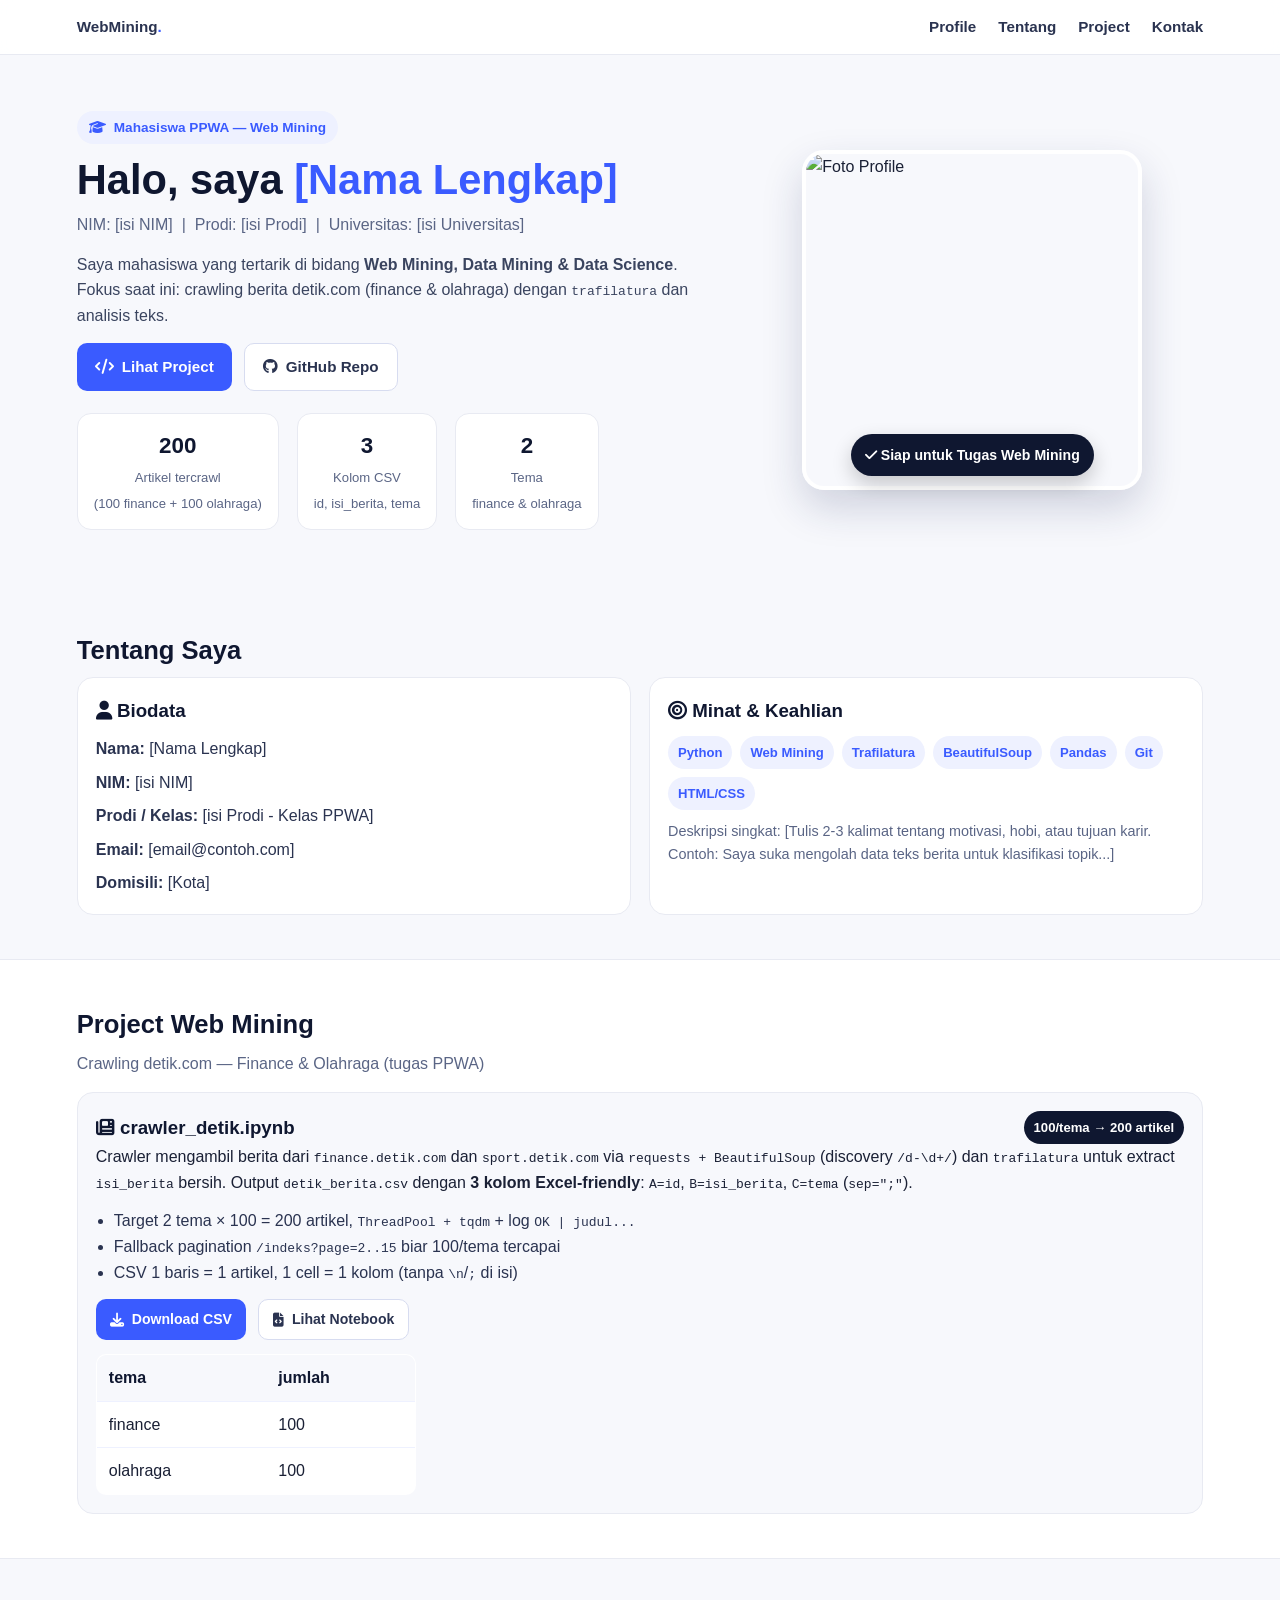
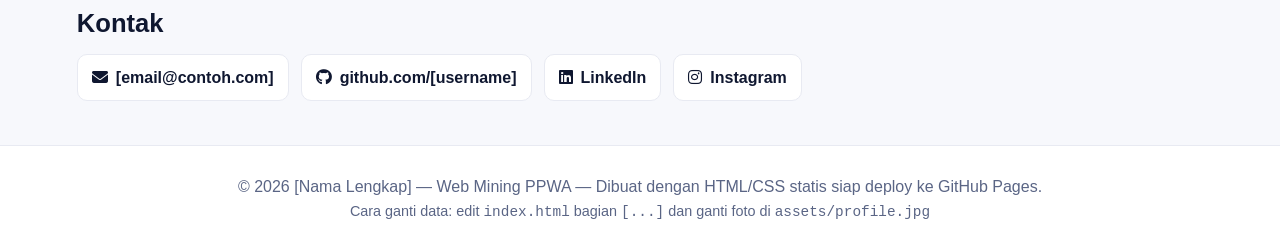
==== index.html @ bac4b9d6 "fix: Pages 404 - move to root" ====
<!DOCTYPE html>
<html lang="id">
<head>
<meta charset="UTF-8">
<meta name="viewport" content="width=device-width, initial-scale=1.0">
<title>Profile | Web Mining - PPWA</title>
<link rel="stylesheet" href="style.css">
<link href="https://cdnjs.cloudflare.com/ajax/libs/font-awesome/6.5.0/css/all.min.css" rel="stylesheet">
</head>
<body>
<nav class="nav">
  <a class="logo" href="#">WebMining<span>.</span></a>
  <ul>
    <li><a href="#profile">Profile</a></li>
    <li><a href="#about">Tentang</a></li>
    <li><a href="#project">Project</a></li>
    <li><a href="#contact">Kontak</a></li>
  </ul>
</nav>

<section class="hero" id="profile">
  <div class="hero-text">
    <p class="badge"><i class="fa-solid fa-graduation-cap"></i> Mahasiswa PPWA — Web Mining</p>
    <h1>Halo, saya <span>[Nama Lengkap]</span></h1>
    <p class="nim">NIM: [isi NIM] &nbsp;|&nbsp; Prodi: [isi Prodi] &nbsp;|&nbsp; Universitas: [isi Universitas]</p>
    <p class="desc">Saya mahasiswa yang tertarik di bidang <b>Web Mining, Data Mining & Data Science</b>. Fokus saat ini: crawling berita detik.com (finance & olahraga) dengan <code>trafilatura</code> dan analisis teks.</p>
    <div class="btns">
      <a href="#project" class="btn primary"><i class="fa-solid fa-code"></i> Lihat Project</a>
      <a href="https://github.com/[username]/web-mining-ppwa" target="_blank" class="btn ghost"><i class="fa-brands fa-github"></i> GitHub Repo</a>
    </div>
    <div class="stats">
      <div><b>200</b><span>Artikel tercrawl<br>(100 finance + 100 olahraga)</span></div>
      <div><b>3</b><span>Kolom CSV<br>id, isi_berita, tema</span></div>
      <div><b>2</b><span>Tema<br>finance & olahraga</span></div>
    </div>
  </div>
  <div class="hero-img">
    <!-- Ganti src dengan foto kamu: taruh file di assets/profile.jpg -->
    <img src="https://via.placeholder.com/340x340?text=Foto+Profile" alt="Foto Profile">
    <div class="card-mini"><i class="fa-solid fa-check"></i> Siap untuk Tugas Web Mining</div>
  </div>
</section>

<section class="section" id="about">
  <h2>Tentang Saya</h2>
  <div class="grid2">
    <div class="card">
      <h3><i class="fa-solid fa-user"></i> Biodata</h3>
      <ul class="list">
        <li><b>Nama:</b> [Nama Lengkap]</li>
        <li><b>NIM:</b> [isi NIM]</li>
        <li><b>Prodi / Kelas:</b> [isi Prodi - Kelas PPWA]</li>
        <li><b>Email:</b> [email@contoh.com]</li>
        <li><b>Domisili:</b> [Kota]</li>
      </ul>
    </div>
    <div class="card">
      <h3><i class="fa-solid fa-bullseye"></i> Minat & Keahlian</h3>
      <div class="tags">
        <span>Python</span><span>Web Mining</span><span>Trafilatura</span><span>BeautifulSoup</span><span>Pandas</span><span>Git</span><span>HTML/CSS</span>
      </div>
      <p class="small">Deskripsi singkat: [Tulis 2-3 kalimat tentang motivasi, hobi, atau tujuan karir. Contoh: Saya suka mengolah data teks berita untuk klasifikasi topik...]</p>
    </div>
  </div>
</section>

<section class="section alt" id="project">
  <h2>Project Web Mining</h2>
  <p class="sub">Crawling detik.com — Finance & Olahraga (tugas PPWA)</p>
  <div class="project-card">
    <div class="project-head">
      <h3><i class="fa-solid fa-newspaper"></i> crawler_detik.ipynb</h3>
      <span class="pill">100/tema → 200 artikel</span>
    </div>
    <p>Crawler mengambil berita dari <code>finance.detik.com</code> dan <code>sport.detik.com</code> via <code>requests + BeautifulSoup</code> (discovery <code>/d-\d+/</code>) dan <code>trafilatura</code> untuk extract <code>isi_berita</code> bersih. Output <code>detik_berita.csv</code> dengan <b>3 kolom Excel-friendly</b>: <code>A=id</code>, <code>B=isi_berita</code>, <code>C=tema</code> (<code>sep=";"</code>).</p>
    <ul class="check">
      <li>Target 2 tema × 100 = 200 artikel, <code>ThreadPool + tqdm</code> + log <code>OK | judul...</code></li>
      <li>Fallback pagination <code>/indeks?page=2..15</code> biar 100/tema tercapai</li>
      <li>CSV 1 baris = 1 artikel, 1 cell = 1 kolom (tanpa <code>\n</code>/<code>;</code> di isi)</li>
    </ul>
    <div class="btns">
      <a href="../detik_berita.csv" class="btn primary small"><i class="fa-solid fa-download"></i> Download CSV</a>
      <a href="../crawler_detik.ipynb" class="btn ghost small"><i class="fa-solid fa-file-code"></i> Lihat Notebook</a>
    </div>
    <div class="table-wrap">
      <table>
        <thead><tr><th>tema</th><th>jumlah</th></tr></thead>
        <tbody><tr><td>finance</td><td>100</td></tr><tr><td>olahraga</td><td>100</td></tr></tbody>
      </table>
    </div>
  </div>
</section>

<section class="section" id="contact">
  <h2>Kontak</h2>
  <div class="contact-grid">
    <a href="mailto:[email@contoh.com]"><i class="fa-solid fa-envelope"></i> [email@contoh.com]</a>
    <a href="https://github.com/[username]" target="_blank"><i class="fa-brands fa-github"></i> github.com/[username]</a>
    <a href="https://linkedin.com/in/[username]" target="_blank"><i class="fa-brands fa-linkedin"></i> LinkedIn</a>
    <a href="https://instagram.com/[username]" target="_blank"><i class="fa-brands fa-instagram"></i> Instagram</a>
  </div>
</section>

<footer>
  <p>© 2026 [Nama Lengkap] — Web Mining PPWA — Dibuat dengan HTML/CSS statis siap deploy ke GitHub Pages.</p>
  <p class="small">Cara ganti data: edit <code>index.html</code> bagian <code>[...]</code> dan ganti foto di <code>assets/profile.jpg</code></p>
</footer>
</body>
</html>
---- style.css ----
*{margin:0;padding:0;box-sizing:border-box}body{font-family:'Segoe UI',Inter,Arial,sans-serif;color:#1a2035;background:#f7f8fc;line-height:1.6}
.nav{position:sticky;top:0;z-index:10;display:flex;justify-content:space-between;align-items:center;padding:14px 6%;background:rgba(255,255,255,.9);backdrop-filter:blur(8px);border-bottom:1px solid #e8eaf2}
.logo{font-weight:800;font-size:1.25rem;color:#1a2035;text-decoration:none}.logo span{color:#3a5bff}
.nav ul{list-style:none;display:flex;gap:22px}.nav a{color:#2a3350;text-decoration:none;font-weight:600;font-size:.95rem}.nav a:hover{color:#3a5bff}
.hero{display:grid;grid-template-columns:1.15fr .85fr;gap:40px;align-items:center;padding:56px 6%}
.badge{display:inline-flex;gap:8px;align-items:center;background:#eef1ff;color:#3a5bff;padding:6px 12px;border-radius:999px;font-weight:700;font-size:.85rem;margin-bottom:12px}
.hero h1{font-size:2.6rem;line-height:1.15;color:#0f1730}.hero h1 span{color:#3a5bff}
.nim{color:#5a6585;margin:8px 0}.desc{color:#3a445f;margin:14px 0;max-width:640px}
.btns{display:flex;gap:12px;flex-wrap:wrap;margin-top:14px}
.btn{padding:11px 18px;border-radius:10px;font-weight:700;text-decoration:none;display:inline-flex;gap:8px;align-items:center;font-size:.95rem}
.btn.primary{background:#3a5bff;color:#fff}.btn.primary:hover{background:#2e49cf}
.btn.ghost{border:1.5px solid #d7dcf0;color:#2a3350;background:#fff}.btn.small{padding:8px 14px;font-size:.88rem}
.stats{display:flex;gap:18px;margin-top:22px}
.stats div{background:#fff;border:1px solid #e8eaf2;border-radius:14px;padding:14px 16px;min-width:120px;text-align:center}
.stats b{font-size:1.4rem;color:#0f1730;display:block}.stats span{font-size:.82rem;color:#5a6585}
.hero-img{position:relative;display:grid;place-items:center}
.hero-img img{width:340px;height:340px;object-fit:cover;border-radius:22px;border:4px solid #fff;box-shadow:0 18px 40px rgba(30,40,90,.18)}
.card-mini{position:absolute;bottom:14px;background:#0f1730;color:#fff;padding:10px 14px;border-radius:999px;font-weight:700;font-size:.88rem;box-shadow:0 8px 20px rgba(0,0,0,.2)}
.section{padding:44px 6%}
.section.alt{background:#fff;border-top:1px solid #e8eaf2;border-bottom:1px solid #e8eaf2}
.section h2{font-size:1.6rem;color:#0f1730;margin-bottom:6px}.sub{color:#5a6585;margin-bottom:16px}
.grid2{display:grid;grid-template-columns:1fr 1fr;gap:18px}
.card{background:#fff;border:1px solid #e8eaf2;border-radius:16px;padding:18px}
.card h3{color:#0f1730;margin-bottom:10px}
.list{list-style:none;display:grid;gap:8px;color:#2a3350}.tags{display:flex;flex-wrap:wrap;gap:8px;margin-bottom:10px}
.tags span{background:#eef1ff;color:#3a5bff;padding:6px 10px;border-radius:999px;font-weight:700;font-size:.82rem}
.small{color:#5a6585;font-size:.9rem}
.project-card{background:#f7f8fc;border:1px solid #e8eaf2;border-radius:16px;padding:18px}
.project-head{display:flex;justify-content:space-between;align-items:center;gap:12px;flex-wrap:wrap}
.project-head h3{color:#0f1730}
.pill{background:#0f1730;color:#fff;padding:6px 10px;border-radius:999px;font-size:.82rem;font-weight:700}
.check{margin:12px 0 12px 18px;color:#2a3350}
.table-wrap{margin-top:14px;overflow:auto}
table{width:100%;max-width:320px;border-collapse:collapse;background:#fff;border:1px solid #e8eaf2;border-radius:10px;overflow:hidden}
th,td{padding:10px 12px;text-align:left;border-bottom:1px solid #eef1ff}th{background:#f7f8fc;color:#0f1730}
.contact-grid{display:flex;flex-wrap:wrap;gap:12px;margin-top:10px}
.contact-grid a{display:inline-flex;gap:8px;align-items:center;background:#fff;border:1px solid #e8eaf2;padding:10px 14px;border-radius:10px;text-decoration:none;color:#0f1730;font-weight:700}
.contact-grid a:hover{border-color:#3a5bff;color:#3a5bff}
footer{text-align:center;padding:28px 6%;color:#5a6585;border-top:1px solid #e8eaf2;background:#fff}
@media(max-width:900px){.hero{grid-template-columns:1fr}.hero-img img{width:280px;height:280px}.grid2{grid-template-columns:1fr}.stats{flex-wrap:wrap}}
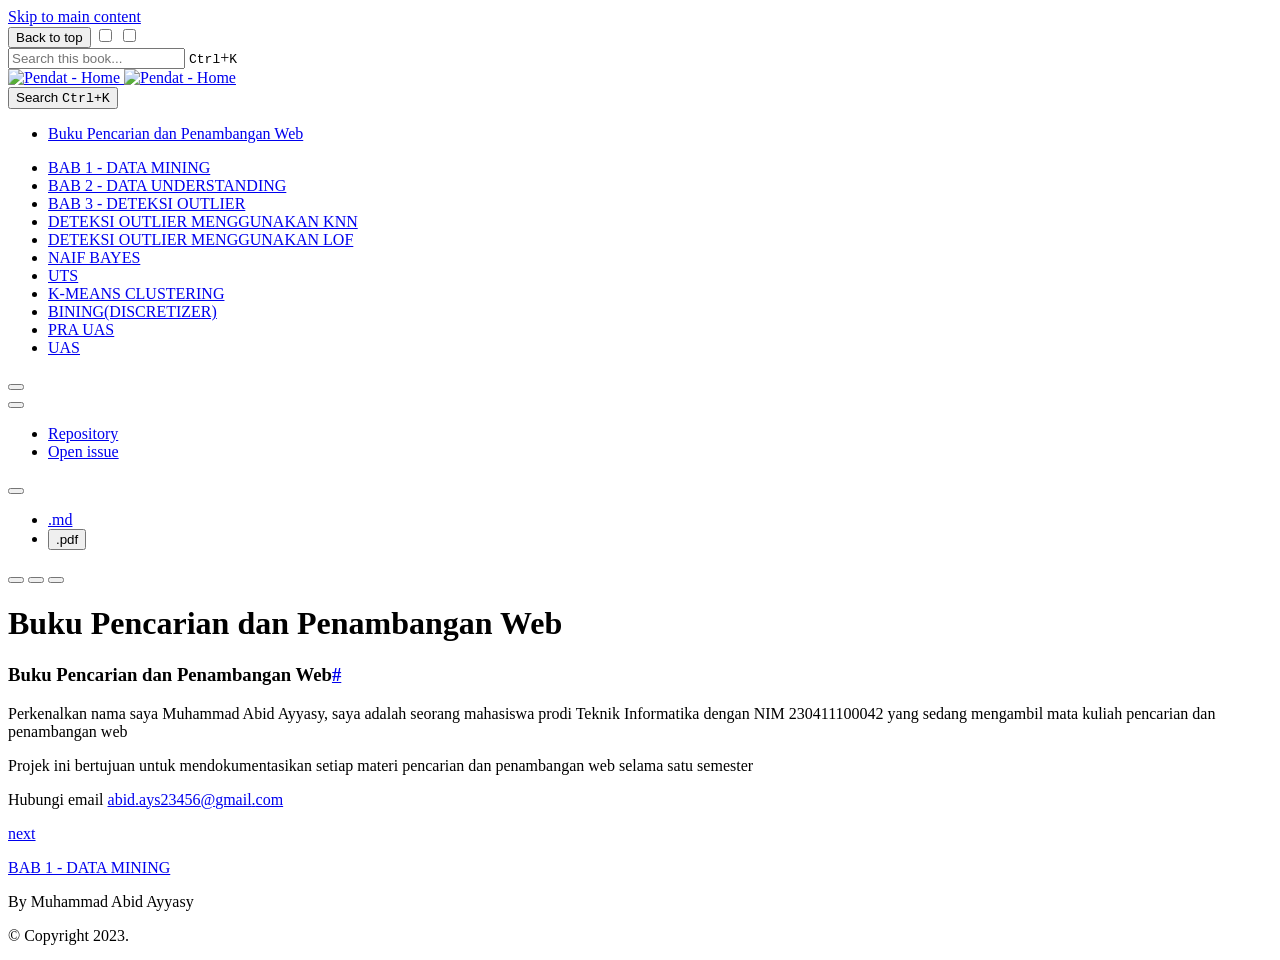
==== commit b4010685: "ubah template lg" ====
--- a/index.html
+++ b/index.html
@@ -1,109 +1,523 @@
+
 <!DOCTYPE html>
-<html lang="id">
-<head>
-<meta charset="UTF-8">
-<meta name="viewport" content="width=device-width, initial-scale=1.0">
-<title>Profile | Web Mining - PPWA</title>
-<link rel="stylesheet" href="style.css">
-<link href="https://cdnjs.cloudflare.com/ajax/libs/font-awesome/6.5.0/css/all.min.css" rel="stylesheet">
-</head>
-<body>
-<nav class="nav">
-  <a class="logo" href="#">WebMining<span>.</span></a>
-  <ul>
-    <li><a href="#profile">Profile</a></li>
-    <li><a href="#about">Tentang</a></li>
-    <li><a href="#project">Project</a></li>
-    <li><a href="#contact">Kontak</a></li>
+
+
+<html lang="en" data-content_root="./" >
+
+  <head>
+    <meta charset="utf-8" />
+    <meta name="viewport" content="width=device-width, initial-scale=1.0" /><meta name="viewport" content="width=device-width, initial-scale=1" />
+
+    <title>Buku Pencarian dan Penambangan Web &#8212; Pendat</title>
+  
+  
+  
+  <script data-cfasync="false">
+    document.documentElement.dataset.mode = localStorage.getItem("mode") || "";
+    document.documentElement.dataset.theme = localStorage.getItem("theme") || "";
+  </script>
+  
+  <!-- Loaded before other Sphinx assets -->
+  <link href="https://abidayyasy.github.io/pendat/_static/styles/theme.css?digest=dfe6caa3a7d634c4db9b" rel="stylesheet" />
+<link href="https://abidayyasy.github.io/pendat/_static/styles/bootstrap.css?digest=dfe6caa3a7d634c4db9b" rel="stylesheet" />
+<link href="https://abidayyasy.github.io/pendat/_static/styles/pydata-sphinx-theme.css?digest=dfe6caa3a7d634c4db9b" rel="stylesheet" />
+
+  
+  <link href="https://abidayyasy.github.io/pendat/_static/vendor/fontawesome/6.5.2/css/all.min.css?digest=dfe6caa3a7d634c4db9b" rel="stylesheet" />
+  <link rel="preload" as="font" type="font/woff2" crossorigin href="https://abidayyasy.github.io/pendat/_static/vendor/fontawesome/6.5.2/webfonts/fa-solid-900.woff2" />
+<link rel="preload" as="font" type="font/woff2" crossorigin href="https://abidayyasy.github.io/pendat/_static/vendor/fontawesome/6.5.2/webfonts/fa-brands-400.woff2" />
+<link rel="preload" as="font" type="font/woff2" crossorigin href="https://abidayyasy.github.io/pendat/_static/vendor/fontawesome/6.5.2/webfonts/fa-regular-400.woff2" />
+
+    <link rel="stylesheet" type="text/css" href="https://abidayyasy.github.io/pendat/_static/pygments.css?v=03e43079" />
+    <link rel="stylesheet" type="text/css" href="https://abidayyasy.github.io/pendat/_static/styles/sphinx-book-theme.css?v=eba8b062" />
+    <link rel="stylesheet" type="text/css" href="https://abidayyasy.github.io/pendat/_static/togglebutton.css?v=13237357" />
+    <link rel="stylesheet" type="text/css" href="https://abidayyasy.github.io/pendat/_static/copybutton.css?v=76b2166b" />
+    <link rel="stylesheet" type="text/css" href="https://abidayyasy.github.io/pendat/_static/mystnb.4510f1fc1dee50b3e5859aac5469c37c29e427902b24a333a5f9fcb2f0b3ac41.css?v=be8a1c11" />
+    <link rel="stylesheet" type="text/css" href="https://abidayyasy.github.io/pendat/_static/sphinx-thebe.css?v=4fa983c6" />
+    <link rel="stylesheet" type="text/css" href="https://abidayyasy.github.io/pendat/_static/sphinx-design.min.css?v=95c83b7e" />
+  
+  <!-- Pre-loaded scripts that we'll load fully later -->
+  <link rel="preload" as="script" href="https://abidayyasy.github.io/pendat/_static/scripts/bootstrap.js?digest=dfe6caa3a7d634c4db9b" />
+<link rel="preload" as="script" href="https://abidayyasy.github.io/pendat/_static/scripts/pydata-sphinx-theme.js?digest=dfe6caa3a7d634c4db9b" />
+  <script src="https://abidayyasy.github.io/pendat/_static/vendor/fontawesome/6.5.2/js/all.min.js?digest=dfe6caa3a7d634c4db9b"></script>
+
+    <script src="https://abidayyasy.github.io/pendat/_static/documentation_options.js?v=9eb32ce0"></script>
+    <script src="https://abidayyasy.github.io/pendat/_static/doctools.js?v=9a2dae69"></script>
+    <script src="https://abidayyasy.github.io/pendat/_static/sphinx_highlight.js?v=dc90522c"></script>
+    <script src="https://abidayyasy.github.io/pendat/_static/clipboard.min.js?v=a7894cd8"></script>
+    <script src="https://abidayyasy.github.io/pendat/_static/copybutton.js?v=f281be69"></script>
+    <script src="https://abidayyasy.github.io/pendat/_static/scripts/sphinx-book-theme.js?v=887ef09a"></script>
+    <script>let toggleHintShow = 'Click to show';</script>
+    <script>let toggleHintHide = 'Click to hide';</script>
+    <script>let toggleOpenOnPrint = 'true';</script>
+    <script src="https://abidayyasy.github.io/pendat/_static/togglebutton.js?v=4a39c7ea"></script>
+    <script>var togglebuttonSelector = '.toggle, .admonition.dropdown';</script>
+    <script src="https://abidayyasy.github.io/pendat/_static/design-tabs.js?v=f930bc37"></script>
+    <script>const THEBE_JS_URL = "https://unpkg.com/thebe@0.8.2/lib/index.js"; const thebe_selector = ".thebe,.cell"; const thebe_selector_input = "pre"; const thebe_selector_output = ".output, .cell_output"</script>
+    <script async="async" src="https://abidayyasy.github.io/pendat/_static/sphinx-thebe.js?v=c100c467"></script>
+    <script>var togglebuttonSelector = '.toggle, .admonition.dropdown';</script>
+    <script>const THEBE_JS_URL = "https://unpkg.com/thebe@0.8.2/lib/index.js"; const thebe_selector = ".thebe,.cell"; const thebe_selector_input = "pre"; const thebe_selector_output = ".output, .cell_output"</script>
+    <script>DOCUMENTATION_OPTIONS.pagename = 'intro';</script>
+    <link rel="index" title="Index" href="genindex.html" />
+    <link rel="search" title="Search" href="search.html" />
+    <link rel="next" title="BAB 1 - DATA MINING" href="Bab1.html" />
+  <meta name="viewport" content="width=device-width, initial-scale=1"/>
+  <meta name="docsearch:language" content="en"/>
+  </head>
+  
+  
+  <body data-bs-spy="scroll" data-bs-target=".bd-toc-nav" data-offset="180" data-bs-root-margin="0px 0px -60%" data-default-mode="">
+
+  
+  
+  <div id="pst-skip-link" class="skip-link d-print-none"><a href="#main-content">Skip to main content</a></div>
+  
+  <div id="pst-scroll-pixel-helper"></div>
+  
+  <button type="button" class="btn rounded-pill" id="pst-back-to-top">
+    <i class="fa-solid fa-arrow-up"></i>Back to top</button>
+
+  
+  <input type="checkbox"
+          class="sidebar-toggle"
+          id="pst-primary-sidebar-checkbox"/>
+  <label class="overlay overlay-primary" for="pst-primary-sidebar-checkbox"></label>
+  
+  <input type="checkbox"
+          class="sidebar-toggle"
+          id="pst-secondary-sidebar-checkbox"/>
+  <label class="overlay overlay-secondary" for="pst-secondary-sidebar-checkbox"></label>
+  
+  <div class="search-button__wrapper">
+    <div class="search-button__overlay"></div>
+    <div class="search-button__search-container">
+<form class="bd-search d-flex align-items-center"
+      action="search.html"
+      method="get">
+  <i class="fa-solid fa-magnifying-glass"></i>
+  <input type="search"
+         class="form-control"
+         name="q"
+         id="search-input"
+         placeholder="Search this book..."
+         aria-label="Search this book..."
+         autocomplete="off"
+         autocorrect="off"
+         autocapitalize="off"
+         spellcheck="false"/>
+  <span class="search-button__kbd-shortcut"><kbd class="kbd-shortcut__modifier">Ctrl</kbd>+<kbd>K</kbd></span>
+</form></div>
+  </div>
+
+  <div class="pst-async-banner-revealer d-none">
+  <aside id="bd-header-version-warning" class="d-none d-print-none" aria-label="Version warning"></aside>
+</div>
+
+  
+    <header class="bd-header navbar navbar-expand-lg bd-navbar d-print-none">
+    </header>
+  
+
+  <div class="bd-container">
+    <div class="bd-container__inner bd-page-width">
+      
+      
+      
+        
+      
+      <div class="bd-sidebar-primary bd-sidebar">
+        
+
+  
+  <div class="sidebar-header-items sidebar-primary__section">
+    
+    
+    
+    
+  </div>
+  
+    <div class="sidebar-primary-items__start sidebar-primary__section">
+        <div class="sidebar-primary-item">
+
+  
+    
+  
+
+<a class="navbar-brand logo" href="#">
+  
+  
+  
+  
+  
+    
+    
+      
+    
+    
+    <img src="https://abidayyasy.github.io/pendat/_static/logo.png" class="logo__image only-light" alt="Pendat - Home"/>
+    <script>document.write(`<img src="https://abidayyasy.github.io/pendat/_static/logo.png" class="logo__image only-dark" alt="Pendat - Home"/>`);</script>
+  
+  
+</a></div>
+        <div class="sidebar-primary-item">
+
+ <script>
+ document.write(`
+   <button class="btn search-button-field search-button__button" title="Search" aria-label="Search" data-bs-placement="bottom" data-bs-toggle="tooltip">
+    <i class="fa-solid fa-magnifying-glass"></i>
+    <span class="search-button__default-text">Search</span>
+    <span class="search-button__kbd-shortcut"><kbd class="kbd-shortcut__modifier">Ctrl</kbd>+<kbd class="kbd-shortcut__modifier">K</kbd></span>
+   </button>
+ `);
+ </script></div>
+        <div class="sidebar-primary-item"><nav class="bd-links bd-docs-nav" aria-label="Main">
+    <div class="bd-toc-item navbar-nav active">
+        
+        <ul class="nav bd-sidenav bd-sidenav__home-link">
+            <li class="toctree-l1 current active">
+                <a class="reference internal" href="#">
+                    Buku Pencarian dan Penambangan Web
+                </a>
+            </li>
+        </ul>
+        <ul class="nav bd-sidenav">
+<li class="toctree-l1"><a class="reference internal" href="Bab1.html">BAB 1 - DATA MINING</a></li>
+
+
+<li class="toctree-l1"><a class="reference internal" href="Bab2.html">BAB 2 - DATA UNDERSTANDING</a></li>
+
+
+
+
+
+<li class="toctree-l1"><a class="reference internal" href="Bab3.html">BAB 3 - DETEKSI OUTLIER</a></li>
+
+
+
+<li class="toctree-l1"><a class="reference internal" href="Bab3-1.html">DETEKSI OUTLIER MENGGUNAKAN KNN</a></li>
+
+<li class="toctree-l1"><a class="reference internal" href="Bab3-2.html">DETEKSI OUTLIER MENGGUNAKAN LOF</a></li>
+
+
+
+<li class="toctree-l1"><a class="reference internal" href="Bab4.html">NAIF BAYES</a></li>
+
+
+
+
+
+
+<li class="toctree-l1"><a class="reference internal" href="UTS.html">UTS</a></li>
+
+
+
+<li class="toctree-l1"><a class="reference internal" href="Bab5.html">K-MEANS CLUSTERING</a></li>
+
+<li class="toctree-l1"><a class="reference internal" href="Bab6-Bining.html">BINING(DISCRETIZER)</a></li>
+
+
+
+<li class="toctree-l1"><a class="reference internal" href="PRA-UAS.html">PRA UAS</a></li>
+<li class="toctree-l1"><a class="reference internal" href="UAS.html">UAS</a></li>
+</ul>
+
+    </div>
+</nav></div>
+    </div>
+  
+  
+  <div class="sidebar-primary-items__end sidebar-primary__section">
+  </div>
+  
+  <div id="rtd-footer-container"></div>
+
+
+      </div>
+      
+      <main id="main-content" class="bd-main" role="main">
+        
+        
+
+<div class="sbt-scroll-pixel-helper"></div>
+
+          <div class="bd-content">
+            <div class="bd-article-container">
+              
+              <div class="bd-header-article d-print-none">
+<div class="header-article-items header-article__inner">
+  
+    <div class="header-article-items__start">
+      
+        <div class="header-article-item"><button class="sidebar-toggle primary-toggle btn btn-sm" title="Toggle primary sidebar" data-bs-placement="bottom" data-bs-toggle="tooltip">
+  <span class="fa-solid fa-bars"></span>
+</button></div>
+      
+    </div>
+  
+  
+    <div class="header-article-items__end">
+      
+        <div class="header-article-item">
+
+<div class="article-header-buttons">
+
+
+
+
+
+<div class="dropdown dropdown-source-buttons">
+  <button class="btn dropdown-toggle" type="button" data-bs-toggle="dropdown" aria-expanded="false" aria-label="Source repositories">
+    <i class="fab fa-github"></i>
+  </button>
+  <ul class="dropdown-menu">
+      
+      
+      
+      <li><a href="https://github.com/executablebooks/jupyter-book" target="_blank"
+   class="btn btn-sm btn-source-repository-button dropdown-item"
+   title="Source repository"
+   data-bs-placement="left" data-bs-toggle="tooltip"
+>
+  
+
+<span class="btn__icon-container">
+  <i class="fab fa-github"></i>
+  </span>
+<span class="btn__text-container">Repository</span>
+</a>
+</li>
+      
+      
+      
+      
+      <li><a href="https://github.com/executablebooks/jupyter-book/issues/new?title=Issue%20on%20page%20%2Fintro.html&body=Your%20issue%20content%20here." target="_blank"
+   class="btn btn-sm btn-source-issues-button dropdown-item"
+   title="Open an issue"
+   data-bs-placement="left" data-bs-toggle="tooltip"
+>
+  
+
+<span class="btn__icon-container">
+  <i class="fas fa-lightbulb"></i>
+  </span>
+<span class="btn__text-container">Open issue</span>
+</a>
+</li>
+      
   </ul>
-</nav>
-
-<section class="hero" id="profile">
-  <div class="hero-text">
-    <p class="badge"><i class="fa-solid fa-graduation-cap"></i> Mahasiswa PPWA — Web Mining</p>
-    <h1>Halo, saya <span>[Nama Lengkap]</span></h1>
-    <p class="nim">NIM: [isi NIM] &nbsp;|&nbsp; Prodi: [isi Prodi] &nbsp;|&nbsp; Universitas: [isi Universitas]</p>
-    <p class="desc">Saya mahasiswa yang tertarik di bidang <b>Web Mining, Data Mining & Data Science</b>. Fokus saat ini: crawling berita detik.com (finance & olahraga) dengan <code>trafilatura</code> dan analisis teks.</p>
-    <div class="btns">
-      <a href="#project" class="btn primary"><i class="fa-solid fa-code"></i> Lihat Project</a>
-      <a href="https://github.com/[username]/web-mining-ppwa" target="_blank" class="btn ghost"><i class="fa-brands fa-github"></i> GitHub Repo</a>
+</div>
+
+
+
+
+
+
+<div class="dropdown dropdown-download-buttons">
+  <button class="btn dropdown-toggle" type="button" data-bs-toggle="dropdown" aria-expanded="false" aria-label="Download this page">
+    <i class="fas fa-download"></i>
+  </button>
+  <ul class="dropdown-menu">
+      
+      
+      
+      <li><a href="https://abidayyasy.github.io/pendat/_sources/intro.md" target="_blank"
+   class="btn btn-sm btn-download-source-button dropdown-item"
+   title="Download source file"
+   data-bs-placement="left" data-bs-toggle="tooltip"
+>
+  
+
+<span class="btn__icon-container">
+  <i class="fas fa-file"></i>
+  </span>
+<span class="btn__text-container">.md</span>
+</a>
+</li>
+      
+      
+      
+      
+      <li>
+<button onclick="window.print()"
+  class="btn btn-sm btn-download-pdf-button dropdown-item"
+  title="Print to PDF"
+  data-bs-placement="left" data-bs-toggle="tooltip"
+>
+  
+
+<span class="btn__icon-container">
+  <i class="fas fa-file-pdf"></i>
+  </span>
+<span class="btn__text-container">.pdf</span>
+</button>
+</li>
+      
+  </ul>
+</div>
+
+
+
+
+<button onclick="toggleFullScreen()"
+  class="btn btn-sm btn-fullscreen-button"
+  title="Fullscreen mode"
+  data-bs-placement="bottom" data-bs-toggle="tooltip"
+>
+  
+
+<span class="btn__icon-container">
+  <i class="fas fa-expand"></i>
+  </span>
+
+</button>
+
+
+
+<script>
+document.write(`
+  <button class="btn btn-sm nav-link pst-navbar-icon theme-switch-button" title="light/dark" aria-label="light/dark" data-bs-placement="bottom" data-bs-toggle="tooltip">
+    <i class="theme-switch fa-solid fa-sun fa-lg" data-mode="light"></i>
+    <i class="theme-switch fa-solid fa-moon fa-lg" data-mode="dark"></i>
+    <i class="theme-switch fa-solid fa-circle-half-stroke fa-lg" data-mode="auto"></i>
+  </button>
+`);
+</script>
+
+
+<script>
+document.write(`
+  <button class="btn btn-sm pst-navbar-icon search-button search-button__button" title="Search" aria-label="Search" data-bs-placement="bottom" data-bs-toggle="tooltip">
+    <i class="fa-solid fa-magnifying-glass fa-lg"></i>
+  </button>
+`);
+</script>
+
+</div></div>
+      
     </div>
-    <div class="stats">
-      <div><b>200</b><span>Artikel tercrawl<br>(100 finance + 100 olahraga)</span></div>
-      <div><b>3</b><span>Kolom CSV<br>id, isi_berita, tema</span></div>
-      <div><b>2</b><span>Tema<br>finance & olahraga</span></div>
+  
+</div>
+</div>
+              
+              
+
+<div id="jb-print-docs-body" class="onlyprint">
+    <h1>Buku Pencarian dan Penambangan Web</h1>
+    <!-- Table of contents -->
+    <div id="print-main-content">
+        <div id="jb-print-toc">
+            
+        </div>
     </div>
-  </div>
-  <div class="hero-img">
-    <!-- Ganti src dengan foto kamu: taruh file di assets/profile.jpg -->
-    <img src="https://via.placeholder.com/340x340?text=Foto+Profile" alt="Foto Profile">
-    <div class="card-mini"><i class="fa-solid fa-check"></i> Siap untuk Tugas Web Mining</div>
-  </div>
+</div>
+
+              
+                
+<div id="searchbox"></div>
+                <article class="bd-article">
+                  
+  <section class="tex2jax_ignore mathjax_ignore" id="buku-penambangan-data">
+<h1>Buku Pencarian dan Penambangan Web<a class="headerlink" href="#buku-penambangan-data" title="Link to this heading">#</a></h1>
+<p>Perkenalkan nama saya Muhammad Abid Ayyasy, saya adalah seorang mahasiswa prodi Teknik Informatika dengan NIM 230411100042 yang sedang mengambil mata kuliah pencarian dan penambangan web</p>
+<p>Projek ini bertujuan untuk mendokumentasikan setiap materi pencarian dan penambangan web selama satu semester</p>
+<p>Hubungi email <a class="reference external" href="mailto:abid&#46;ays23456&#37;&#52;&#48;gmail&#46;com">abid<span>&#46;</span>ays23456<span>&#64;</span>gmail<span>&#46;</span>com</a></p>
+<div class="toctree-wrapper compound">
+</div>
 </section>
 
-<section class="section" id="about">
-  <h2>Tentang Saya</h2>
-  <div class="grid2">
-    <div class="card">
-      <h3><i class="fa-solid fa-user"></i> Biodata</h3>
-      <ul class="list">
-        <li><b>Nama:</b> [Nama Lengkap]</li>
-        <li><b>NIM:</b> [isi NIM]</li>
-        <li><b>Prodi / Kelas:</b> [isi Prodi - Kelas PPWA]</li>
-        <li><b>Email:</b> [email@contoh.com]</li>
-        <li><b>Domisili:</b> [Kota]</li>
-      </ul>
+    <script type="text/x-thebe-config">
+    {
+        requestKernel: true,
+        binderOptions: {
+            repo: "binder-examples/jupyter-stacks-datascience",
+            ref: "master",
+        },
+        codeMirrorConfig: {
+            theme: "abcdef",
+            mode: "python"
+        },
+        kernelOptions: {
+            name: "python3",
+            path: "./."
+        },
+        predefinedOutput: true
+    }
+    </script>
+    <script>kernelName = 'python3'</script>
+
+                </article>
+              
+
+              
+              
+              
+              
+                <footer class="prev-next-footer d-print-none">
+                  
+<div class="prev-next-area">
+    <a class="right-next"
+       href="Bab1.html"
+       title="next page">
+      <div class="prev-next-info">
+        <p class="prev-next-subtitle">next</p>
+        <p class="prev-next-title">BAB 1 - DATA MINING</p>
+      </div>
+      <i class="fa-solid fa-angle-right"></i>
+    </a>
+</div>
+                </footer>
+              
+            </div>
+            
+            
+              
+            
+          </div>
+          <footer class="bd-footer-content">
+            
+<div class="bd-footer-content__inner container">
+  
+  <div class="footer-item">
+    
+<p class="component-author">
+By Muhammad Abid Ayyasy
+</p>
+
+  </div>
+  
+  <div class="footer-item">
+    
+
+  <p class="copyright">
+    
+      © Copyright 2023.
+      <br/>
+    
+  </p>
+
+  </div>
+  
+  <div class="footer-item">
+    
+  </div>
+  
+  <div class="footer-item">
+    
+  </div>
+  
+</div>
+          </footer>
+        
+
+      </main>
     </div>
-    <div class="card">
-      <h3><i class="fa-solid fa-bullseye"></i> Minat & Keahlian</h3>
-      <div class="tags">
-        <span>Python</span><span>Web Mining</span><span>Trafilatura</span><span>BeautifulSoup</span><span>Pandas</span><span>Git</span><span>HTML/CSS</span>
-      </div>
-      <p class="small">Deskripsi singkat: [Tulis 2-3 kalimat tentang motivasi, hobi, atau tujuan karir. Contoh: Saya suka mengolah data teks berita untuk klasifikasi topik...]</p>
-    </div>
-  </div>
-</section>
-
-<section class="section alt" id="project">
-  <h2>Project Web Mining</h2>
-  <p class="sub">Crawling detik.com — Finance & Olahraga (tugas PPWA)</p>
-  <div class="project-card">
-    <div class="project-head">
-      <h3><i class="fa-solid fa-newspaper"></i> crawler_detik.ipynb</h3>
-      <span class="pill">100/tema → 200 artikel</span>
-    </div>
-    <p>Crawler mengambil berita dari <code>finance.detik.com</code> dan <code>sport.detik.com</code> via <code>requests + BeautifulSoup</code> (discovery <code>/d-\d+/</code>) dan <code>trafilatura</code> untuk extract <code>isi_berita</code> bersih. Output <code>detik_berita.csv</code> dengan <b>3 kolom Excel-friendly</b>: <code>A=id</code>, <code>B=isi_berita</code>, <code>C=tema</code> (<code>sep=";"</code>).</p>
-    <ul class="check">
-      <li>Target 2 tema × 100 = 200 artikel, <code>ThreadPool + tqdm</code> + log <code>OK | judul...</code></li>
-      <li>Fallback pagination <code>/indeks?page=2..15</code> biar 100/tema tercapai</li>
-      <li>CSV 1 baris = 1 artikel, 1 cell = 1 kolom (tanpa <code>\n</code>/<code>;</code> di isi)</li>
-    </ul>
-    <div class="btns">
-      <a href="../detik_berita.csv" class="btn primary small"><i class="fa-solid fa-download"></i> Download CSV</a>
-      <a href="../crawler_detik.ipynb" class="btn ghost small"><i class="fa-solid fa-file-code"></i> Lihat Notebook</a>
-    </div>
-    <div class="table-wrap">
-      <table>
-        <thead><tr><th>tema</th><th>jumlah</th></tr></thead>
-        <tbody><tr><td>finance</td><td>100</td></tr><tr><td>olahraga</td><td>100</td></tr></tbody>
-      </table>
-    </div>
-  </div>
-</section>
-
-<section class="section" id="contact">
-  <h2>Kontak</h2>
-  <div class="contact-grid">
-    <a href="mailto:[email@contoh.com]"><i class="fa-solid fa-envelope"></i> [email@contoh.com]</a>
-    <a href="https://github.com/[username]" target="_blank"><i class="fa-brands fa-github"></i> github.com/[username]</a>
-    <a href="https://linkedin.com/in/[username]" target="_blank"><i class="fa-brands fa-linkedin"></i> LinkedIn</a>
-    <a href="https://instagram.com/[username]" target="_blank"><i class="fa-brands fa-instagram"></i> Instagram</a>
-  </div>
-</section>
-
-<footer>
-  <p>© 2026 [Nama Lengkap] — Web Mining PPWA — Dibuat dengan HTML/CSS statis siap deploy ke GitHub Pages.</p>
-  <p class="small">Cara ganti data: edit <code>index.html</code> bagian <code>[...]</code> dan ganti foto di <code>assets/profile.jpg</code></p>
-</footer>
-</body>
-</html>
+  </div>
+  
+  <!-- Scripts loaded after <body> so the DOM is not blocked -->
+  <script src="https://abidayyasy.github.io/pendat/_static/scripts/bootstrap.js?digest=dfe6caa3a7d634c4db9b"></script>
+<script src="https://abidayyasy.github.io/pendat/_static/scripts/pydata-sphinx-theme.js?digest=dfe6caa3a7d634c4db9b"></script>
+
+  <footer class="bd-footer">
+  </footer>
+  </body>
+</html>
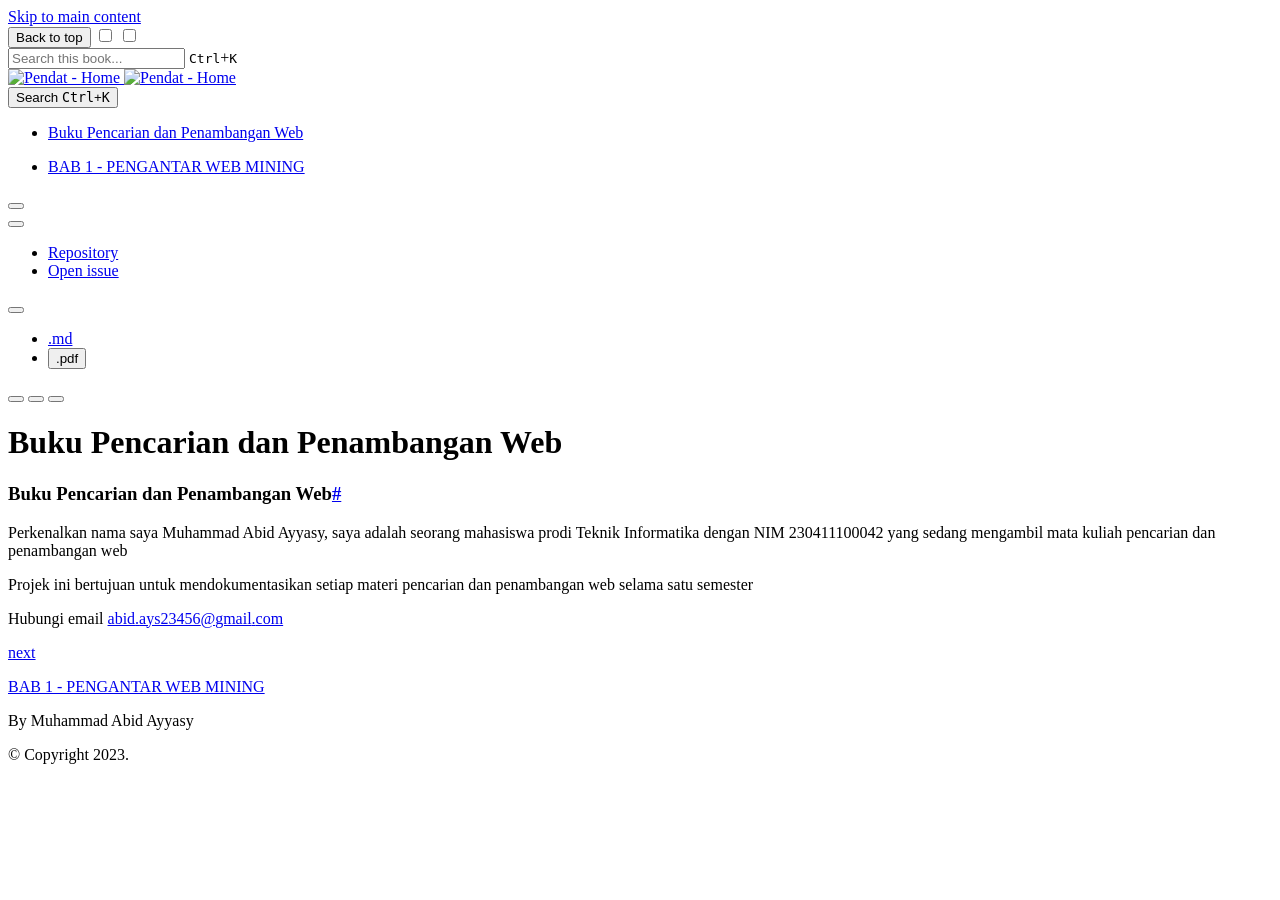
==== commit e87f106c: "fix: navigasi Bab1->buku, teks pengantar web mining, simplify crawler output" ====
--- a/index.html
+++ b/index.html
@@ -60,7 +60,7 @@
     <script>DOCUMENTATION_OPTIONS.pagename = 'intro';</script>
     <link rel="index" title="Index" href="genindex.html" />
     <link rel="search" title="Search" href="search.html" />
-    <link rel="next" title="BAB 1 - DATA MINING" href="Bab1.html" />
+    <link rel="next" title="BAB 1 - PENGANTAR WEB MINING" href="Bab1.html" />
   <meta name="viewport" content="width=device-width, initial-scale=1"/>
   <meta name="docsearch:language" content="en"/>
   </head>
@@ -180,45 +180,8 @@
                 </a>
             </li>
         </ul>
-        <ul class="nav bd-sidenav">
-<li class="toctree-l1"><a class="reference internal" href="Bab1.html">BAB 1 - DATA MINING</a></li>
-
-
-<li class="toctree-l1"><a class="reference internal" href="Bab2.html">BAB 2 - DATA UNDERSTANDING</a></li>
-
-
-
-
-
-<li class="toctree-l1"><a class="reference internal" href="Bab3.html">BAB 3 - DETEKSI OUTLIER</a></li>
-
-
-
-<li class="toctree-l1"><a class="reference internal" href="Bab3-1.html">DETEKSI OUTLIER MENGGUNAKAN KNN</a></li>
-
-<li class="toctree-l1"><a class="reference internal" href="Bab3-2.html">DETEKSI OUTLIER MENGGUNAKAN LOF</a></li>
-
-
-
-<li class="toctree-l1"><a class="reference internal" href="Bab4.html">NAIF BAYES</a></li>
-
-
-
-
-
-
-<li class="toctree-l1"><a class="reference internal" href="UTS.html">UTS</a></li>
-
-
-
-<li class="toctree-l1"><a class="reference internal" href="Bab5.html">K-MEANS CLUSTERING</a></li>
-
-<li class="toctree-l1"><a class="reference internal" href="Bab6-Bining.html">BINING(DISCRETIZER)</a></li>
-
-
-
-<li class="toctree-l1"><a class="reference internal" href="PRA-UAS.html">PRA UAS</a></li>
-<li class="toctree-l1"><a class="reference internal" href="UAS.html">UAS</a></li>
+        <ul class="current nav bd-sidenav">
+<li class="toctree-l1"><a class="reference internal" href="Bab1.html">BAB 1 - PENGANTAR WEB MINING</a></li>
 </ul>
 
     </div>
@@ -460,7 +423,7 @@
        title="next page">
       <div class="prev-next-info">
         <p class="prev-next-subtitle">next</p>
-        <p class="prev-next-title">BAB 1 - DATA MINING</p>
+        <p class="prev-next-title">BAB 1 - PENGANTAR WEB MINING</p>
       </div>
       <i class="fa-solid fa-angle-right"></i>
     </a>
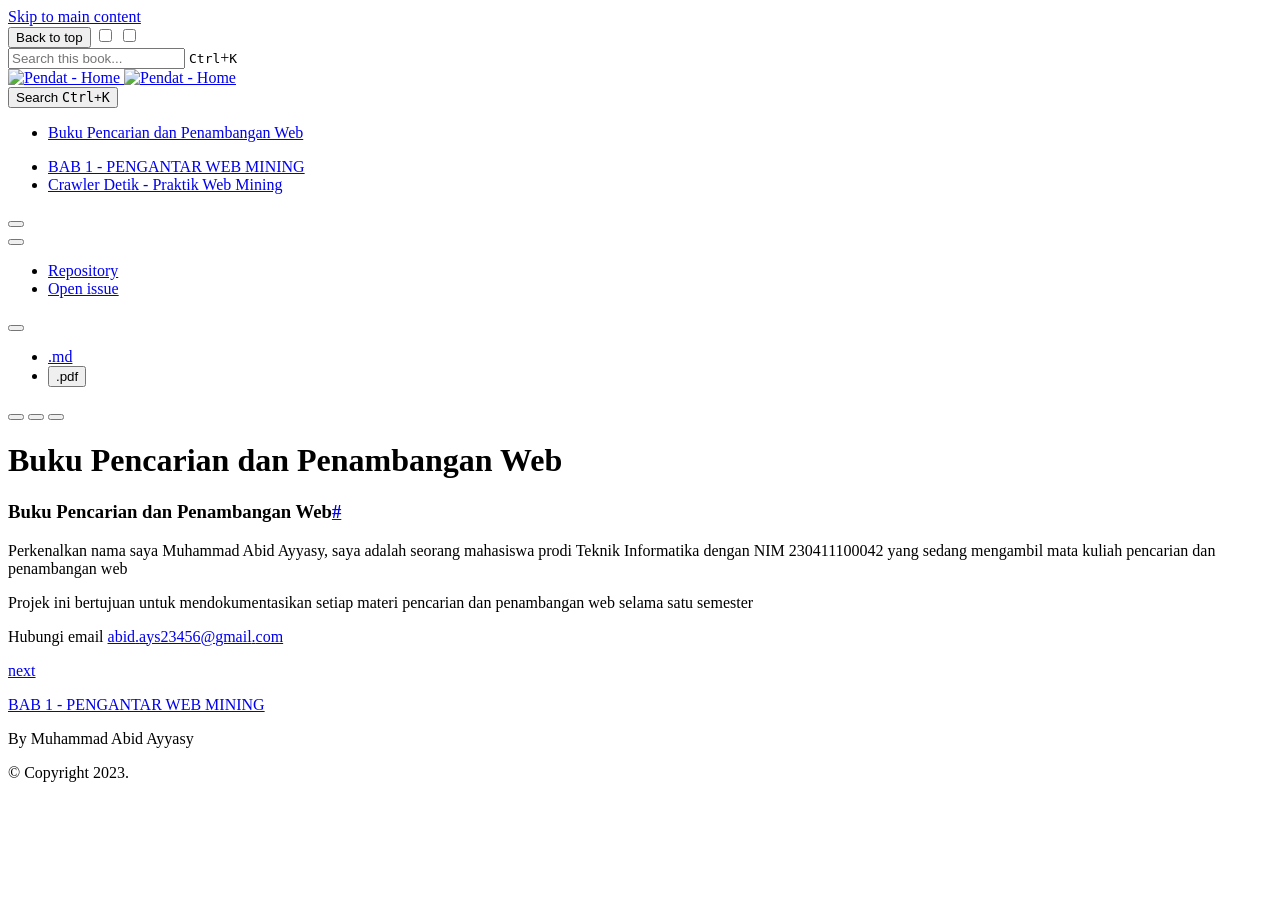
==== commit 61f85f2e: "update crawler: hapus requirements, satukan cell import, tambah Import Library & rename crawler.py k" ====
--- a/index.html
+++ b/index.html
@@ -182,6 +182,7 @@
         </ul>
         <ul class="current nav bd-sidenav">
 <li class="toctree-l1"><a class="reference internal" href="Bab1.html">BAB 1 - PENGANTAR WEB MINING</a></li>
+<li class="toctree-l1"><a class="reference internal" href="crawler.html">Crawler Detik - Praktik Web Mining</a></li>
 </ul>
 
     </div>
